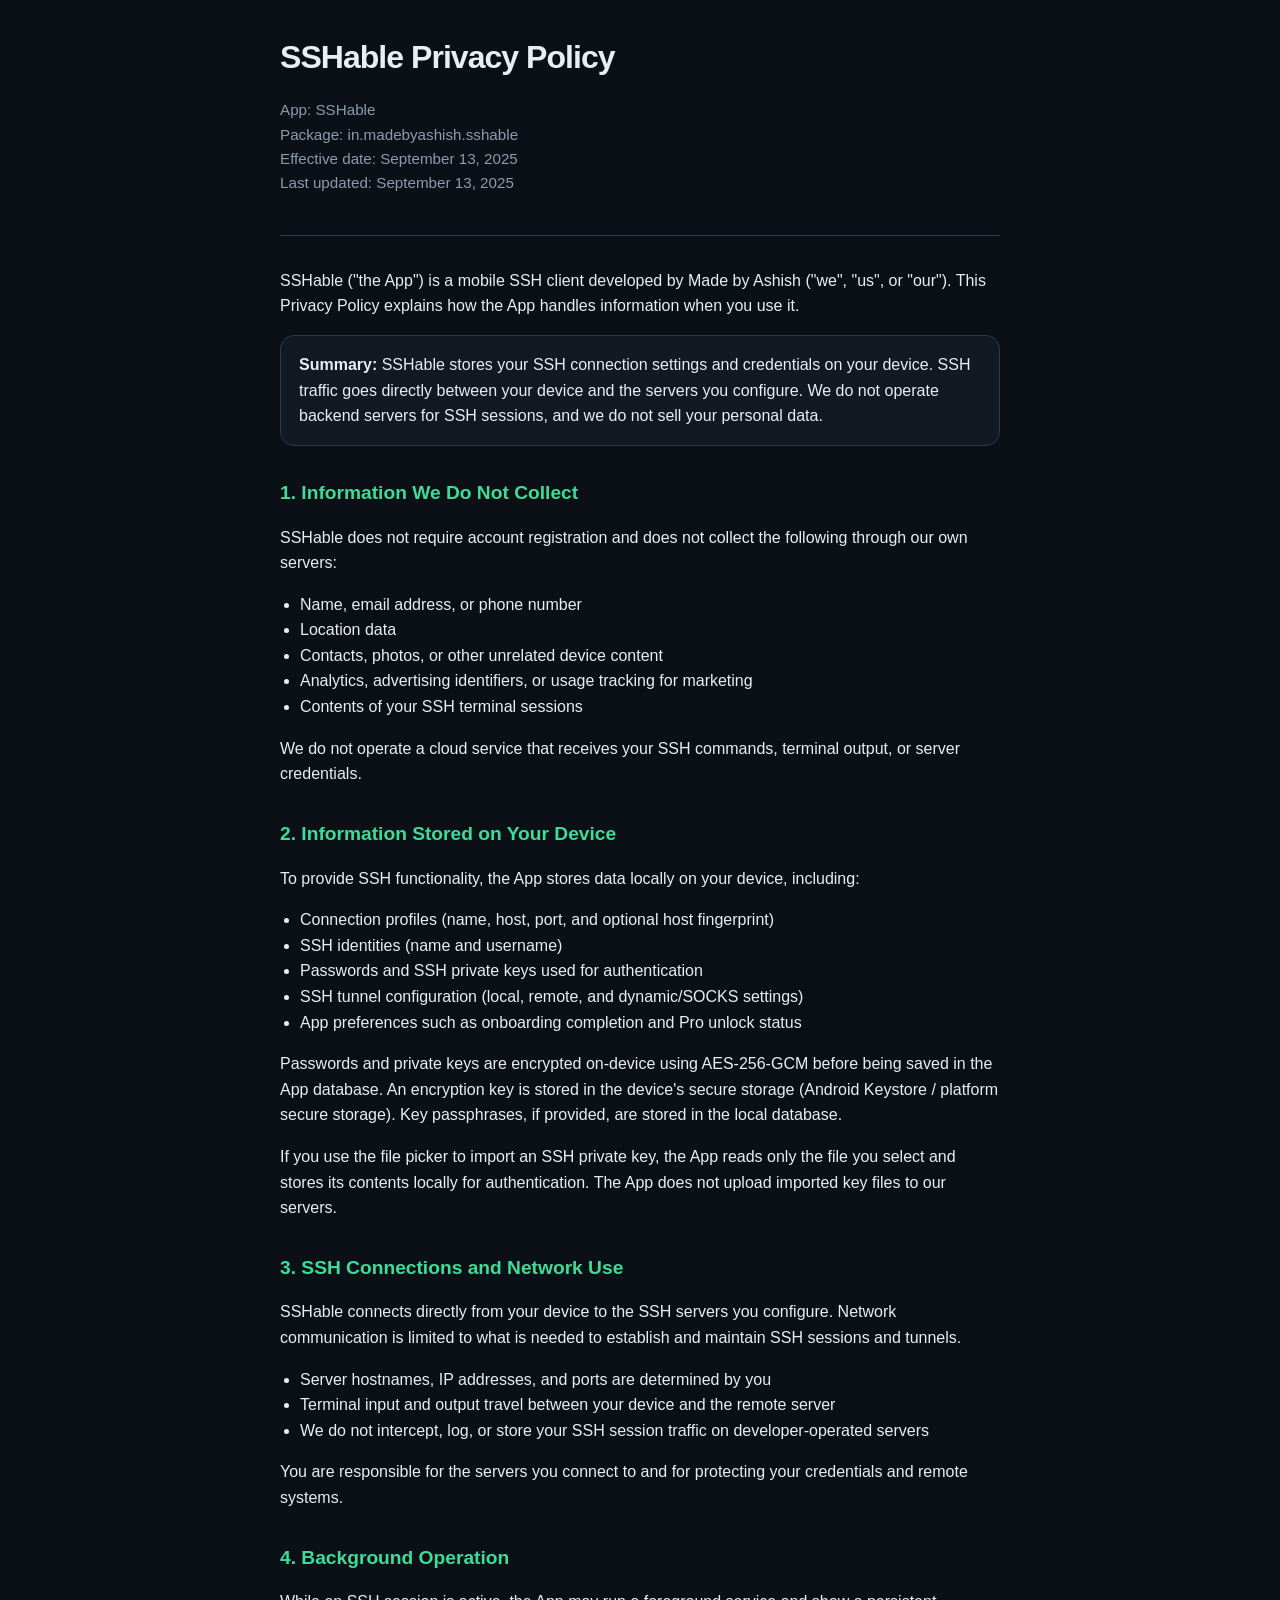
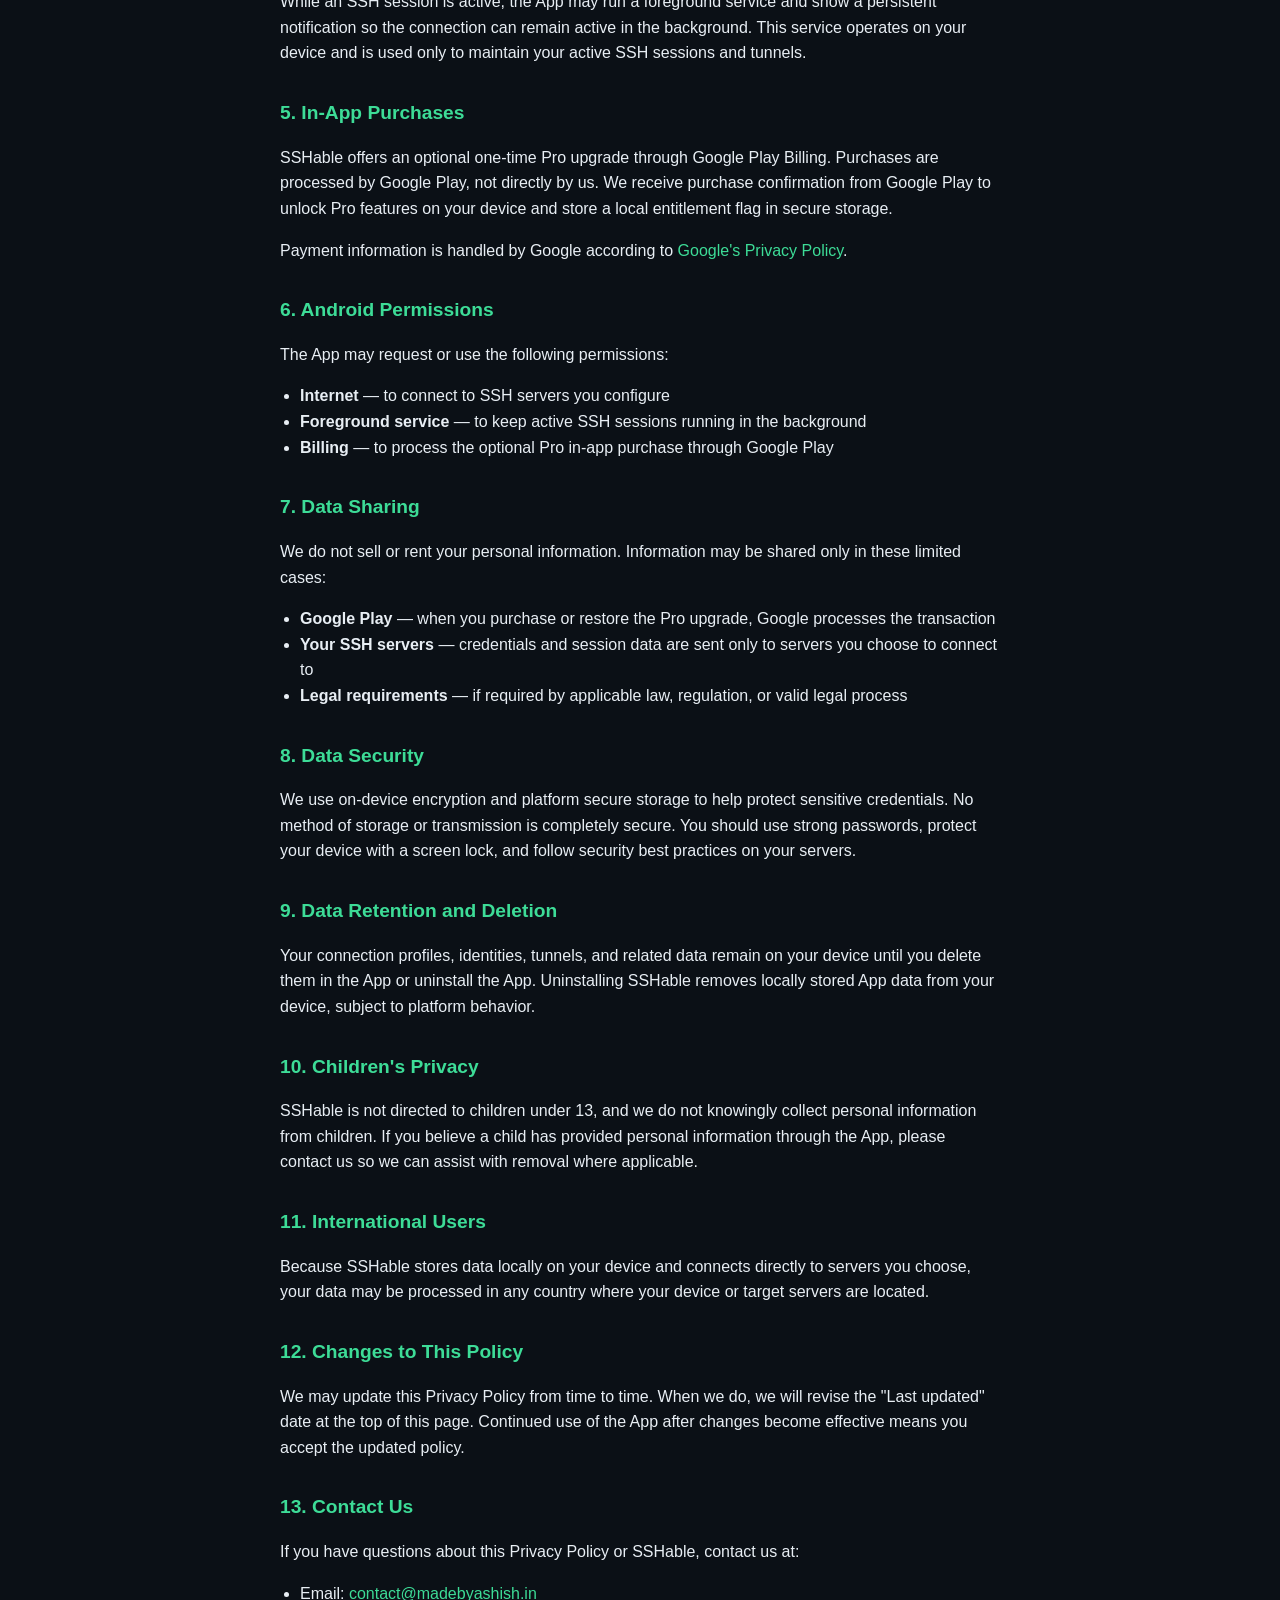
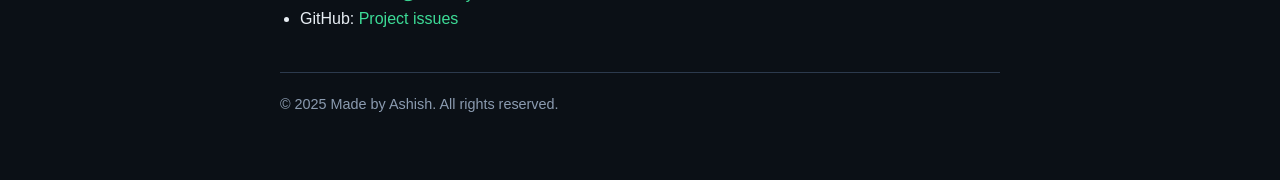
==== in.madbyashish.sshable/privacy.html @ d797ef41 "Create privacy.html" ====
<!DOCTYPE html>
<html lang="en">
<head>
  <meta charset="utf-8">
  <meta name="viewport" content="width=device-width, initial-scale=1">
  <title>SSHable Privacy Policy</title>
  <style>
    :root {
      color-scheme: dark;
      --bg: #0b1016;
      --surface: #121922;
      --text: #e8eef4;
      --muted: #8b9bb0;
      --accent: #3ddc97;
      --border: #2c3a4d;
    }

    * {
      box-sizing: border-box;
    }

    body {
      margin: 0;
      font-family: -apple-system, BlinkMacSystemFont, "Segoe UI", Roboto, Helvetica, Arial, sans-serif;
      background: var(--bg);
      color: var(--text);
      line-height: 1.6;
    }

    main {
      max-width: 760px;
      margin: 0 auto;
      padding: 32px 20px 64px;
    }

    header {
      margin-bottom: 32px;
      padding-bottom: 24px;
      border-bottom: 1px solid var(--border);
    }

    h1 {
      margin: 0 0 8px;
      font-size: 2rem;
      letter-spacing: -0.03em;
    }

    .meta {
      color: var(--muted);
      font-size: 0.95rem;
    }

    h2 {
      margin: 32px 0 12px;
      font-size: 1.2rem;
      color: var(--accent);
    }

    p, li {
      color: var(--text);
    }

    ul {
      padding-left: 1.25rem;
    }

    a {
      color: var(--accent);
      text-decoration: none;
    }

    a:hover {
      text-decoration: underline;
    }

    .card {
      background: var(--surface);
      border: 1px solid var(--border);
      border-radius: 14px;
      padding: 16px 18px;
      margin: 16px 0;
    }

    footer {
      margin-top: 40px;
      padding-top: 20px;
      border-top: 1px solid var(--border);
      color: var(--muted);
      font-size: 0.9rem;
    }
  </style>
</head>
<body>
  <main>
    <header>
      <h1>SSHable Privacy Policy</h1>
      <p class="meta">
        App: SSHable<br>
        Package: in.madebyashish.sshable<br>
        Effective date: September 13, 2025<br>
        Last updated: September 13, 2025
      </p>
    </header>

    <p>
      SSHable ("the App") is a mobile SSH client developed by Made by Ashish ("we", "us", or "our").
      This Privacy Policy explains how the App handles information when you use it.
    </p>

    <div class="card">
      <strong>Summary:</strong> SSHable stores your SSH connection settings and credentials on your device.
      SSH traffic goes directly between your device and the servers you configure. We do not operate backend
      servers for SSH sessions, and we do not sell your personal data.
    </div>

    <h2>1. Information We Do Not Collect</h2>
    <p>SSHable does not require account registration and does not collect the following through our own servers:</p>
    <ul>
      <li>Name, email address, or phone number</li>
      <li>Location data</li>
      <li>Contacts, photos, or other unrelated device content</li>
      <li>Analytics, advertising identifiers, or usage tracking for marketing</li>
      <li>Contents of your SSH terminal sessions</li>
    </ul>
    <p>
      We do not operate a cloud service that receives your SSH commands, terminal output, or server credentials.
    </p>

    <h2>2. Information Stored on Your Device</h2>
    <p>
      To provide SSH functionality, the App stores data locally on your device, including:
    </p>
    <ul>
      <li>Connection profiles (name, host, port, and optional host fingerprint)</li>
      <li>SSH identities (name and username)</li>
      <li>Passwords and SSH private keys used for authentication</li>
      <li>SSH tunnel configuration (local, remote, and dynamic/SOCKS settings)</li>
      <li>App preferences such as onboarding completion and Pro unlock status</li>
    </ul>
    <p>
      Passwords and private keys are encrypted on-device using AES-256-GCM before being saved in the App database.
      An encryption key is stored in the device's secure storage (Android Keystore / platform secure storage).
      Key passphrases, if provided, are stored in the local database.
    </p>
    <p>
      If you use the file picker to import an SSH private key, the App reads only the file you select and stores
      its contents locally for authentication. The App does not upload imported key files to our servers.
    </p>

    <h2>3. SSH Connections and Network Use</h2>
    <p>
      SSHable connects directly from your device to the SSH servers you configure. Network communication is
      limited to what is needed to establish and maintain SSH sessions and tunnels.
    </p>
    <ul>
      <li>Server hostnames, IP addresses, and ports are determined by you</li>
      <li>Terminal input and output travel between your device and the remote server</li>
      <li>We do not intercept, log, or store your SSH session traffic on developer-operated servers</li>
    </ul>
    <p>
      You are responsible for the servers you connect to and for protecting your credentials and remote systems.
    </p>

    <h2>4. Background Operation</h2>
    <p>
      While an SSH session is active, the App may run a foreground service and show a persistent notification
      so the connection can remain active in the background. This service operates on your device and is used
      only to maintain your active SSH sessions and tunnels.
    </p>

    <h2>5. In-App Purchases</h2>
    <p>
      SSHable offers an optional one-time Pro upgrade through Google Play Billing. Purchases are processed by
      Google Play, not directly by us. We receive purchase confirmation from Google Play to unlock Pro features
      on your device and store a local entitlement flag in secure storage.
    </p>
    <p>
      Payment information is handled by Google according to
      <a href="https://policies.google.com/privacy" rel="noopener noreferrer">Google's Privacy Policy</a>.
    </p>

    <h2>6. Android Permissions</h2>
    <p>The App may request or use the following permissions:</p>
    <ul>
      <li><strong>Internet</strong> — to connect to SSH servers you configure</li>
      <li><strong>Foreground service</strong> — to keep active SSH sessions running in the background</li>
      <li><strong>Billing</strong> — to process the optional Pro in-app purchase through Google Play</li>
    </ul>

    <h2>7. Data Sharing</h2>
    <p>We do not sell or rent your personal information. Information may be shared only in these limited cases:</p>
    <ul>
      <li>
        <strong>Google Play</strong> — when you purchase or restore the Pro upgrade, Google processes the transaction
      </li>
      <li>
        <strong>Your SSH servers</strong> — credentials and session data are sent only to servers you choose to connect to
      </li>
      <li>
        <strong>Legal requirements</strong> — if required by applicable law, regulation, or valid legal process
      </li>
    </ul>

    <h2>8. Data Security</h2>
    <p>
      We use on-device encryption and platform secure storage to help protect sensitive credentials. No method of
      storage or transmission is completely secure. You should use strong passwords, protect your device with a
      screen lock, and follow security best practices on your servers.
    </p>

    <h2>9. Data Retention and Deletion</h2>
    <p>
      Your connection profiles, identities, tunnels, and related data remain on your device until you delete them
      in the App or uninstall the App. Uninstalling SSHable removes locally stored App data from your device,
      subject to platform behavior.
    </p>

    <h2>10. Children's Privacy</h2>
    <p>
      SSHable is not directed to children under 13, and we do not knowingly collect personal information from
      children. If you believe a child has provided personal information through the App, please contact us so we
      can assist with removal where applicable.
    </p>

    <h2>11. International Users</h2>
    <p>
      Because SSHable stores data locally on your device and connects directly to servers you choose, your data
      may be processed in any country where your device or target servers are located.
    </p>

    <h2>12. Changes to This Policy</h2>
    <p>
      We may update this Privacy Policy from time to time. When we do, we will revise the "Last updated" date at
      the top of this page. Continued use of the App after changes become effective means you accept the updated
      policy.
    </p>

    <h2>13. Contact Us</h2>
    <p>
      If you have questions about this Privacy Policy or SSHable, contact us at:
    </p>
    <ul>
      <li>Email: <a href="mailto:contact@madebyashish.in">contact@madebyashish.in</a></li>
      <li>GitHub: <a href="https://github.com/ashish9868/made_by_ashish_ssh_client/issues" rel="noopener noreferrer">Project issues</a></li>
    </ul>

    <footer>
      &copy; 2025 Made by Ashish. All rights reserved.
    </footer>
  </main>
</body>
</html>
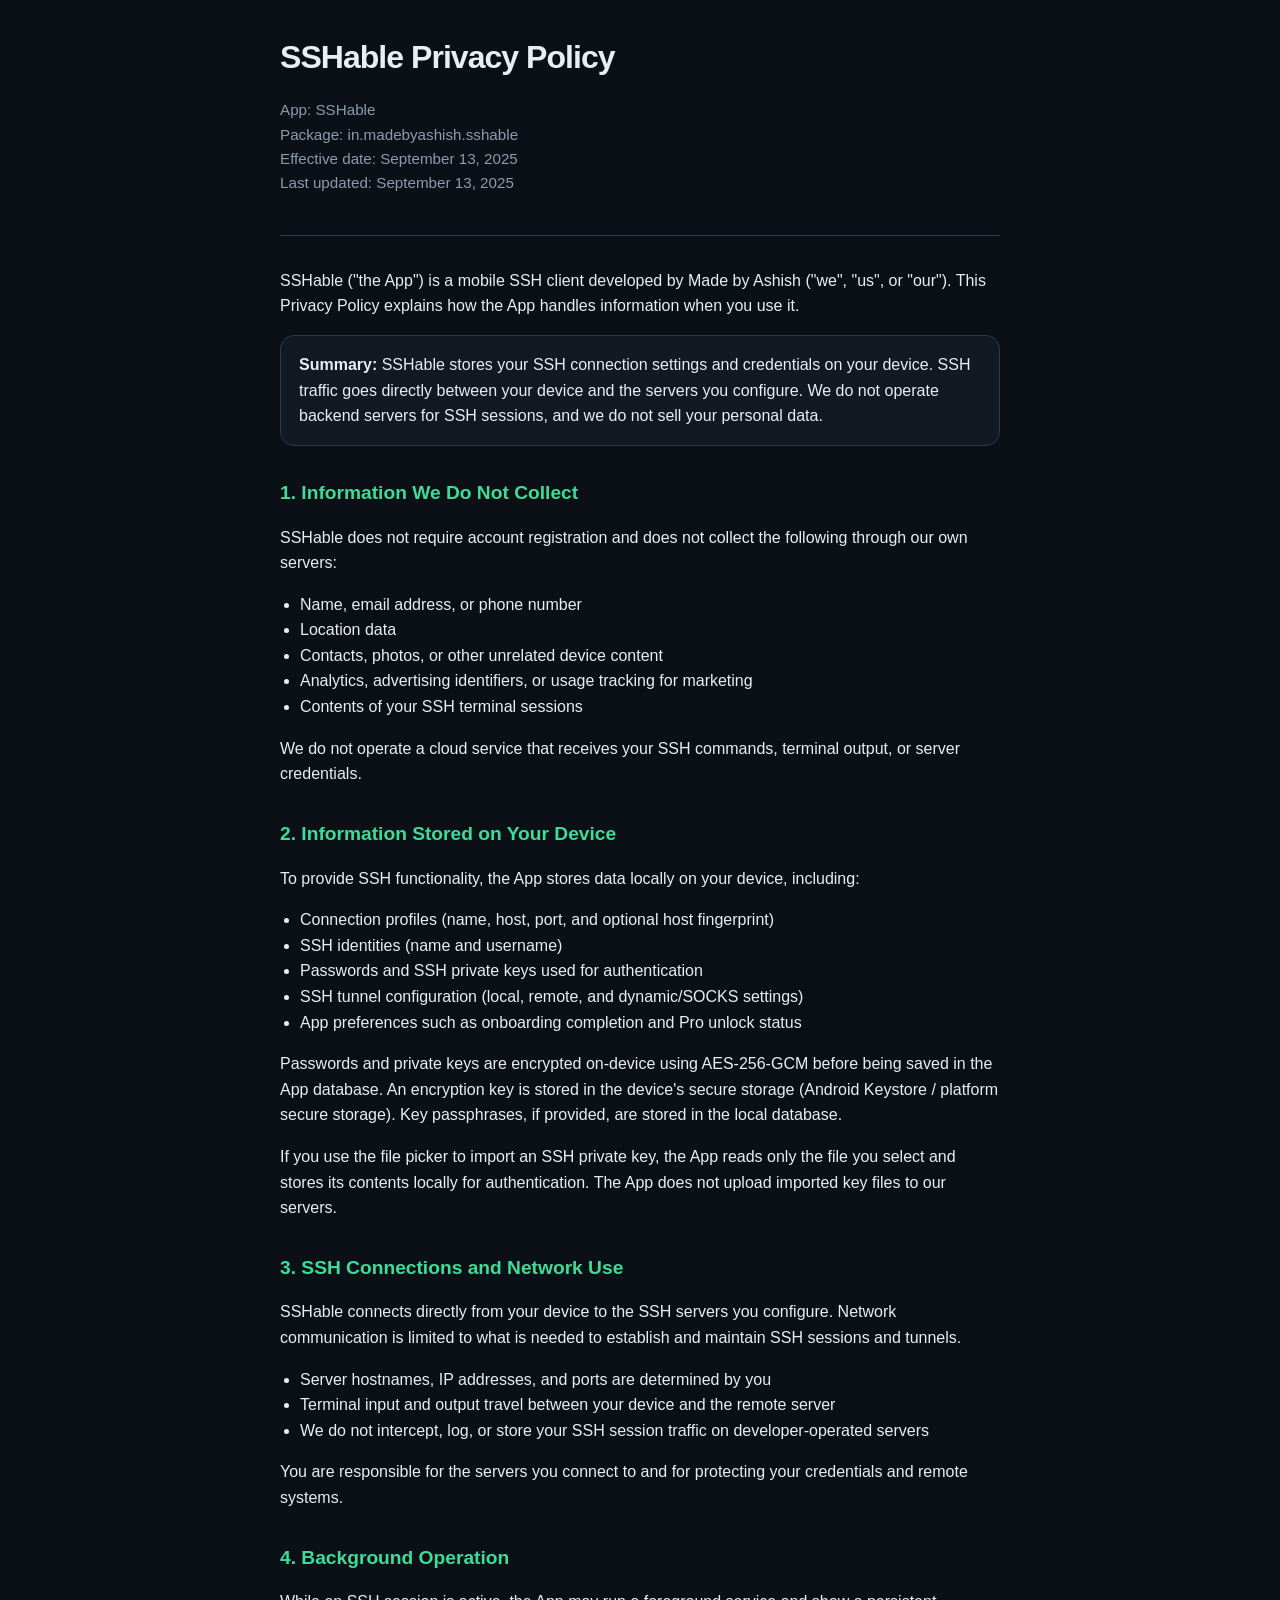
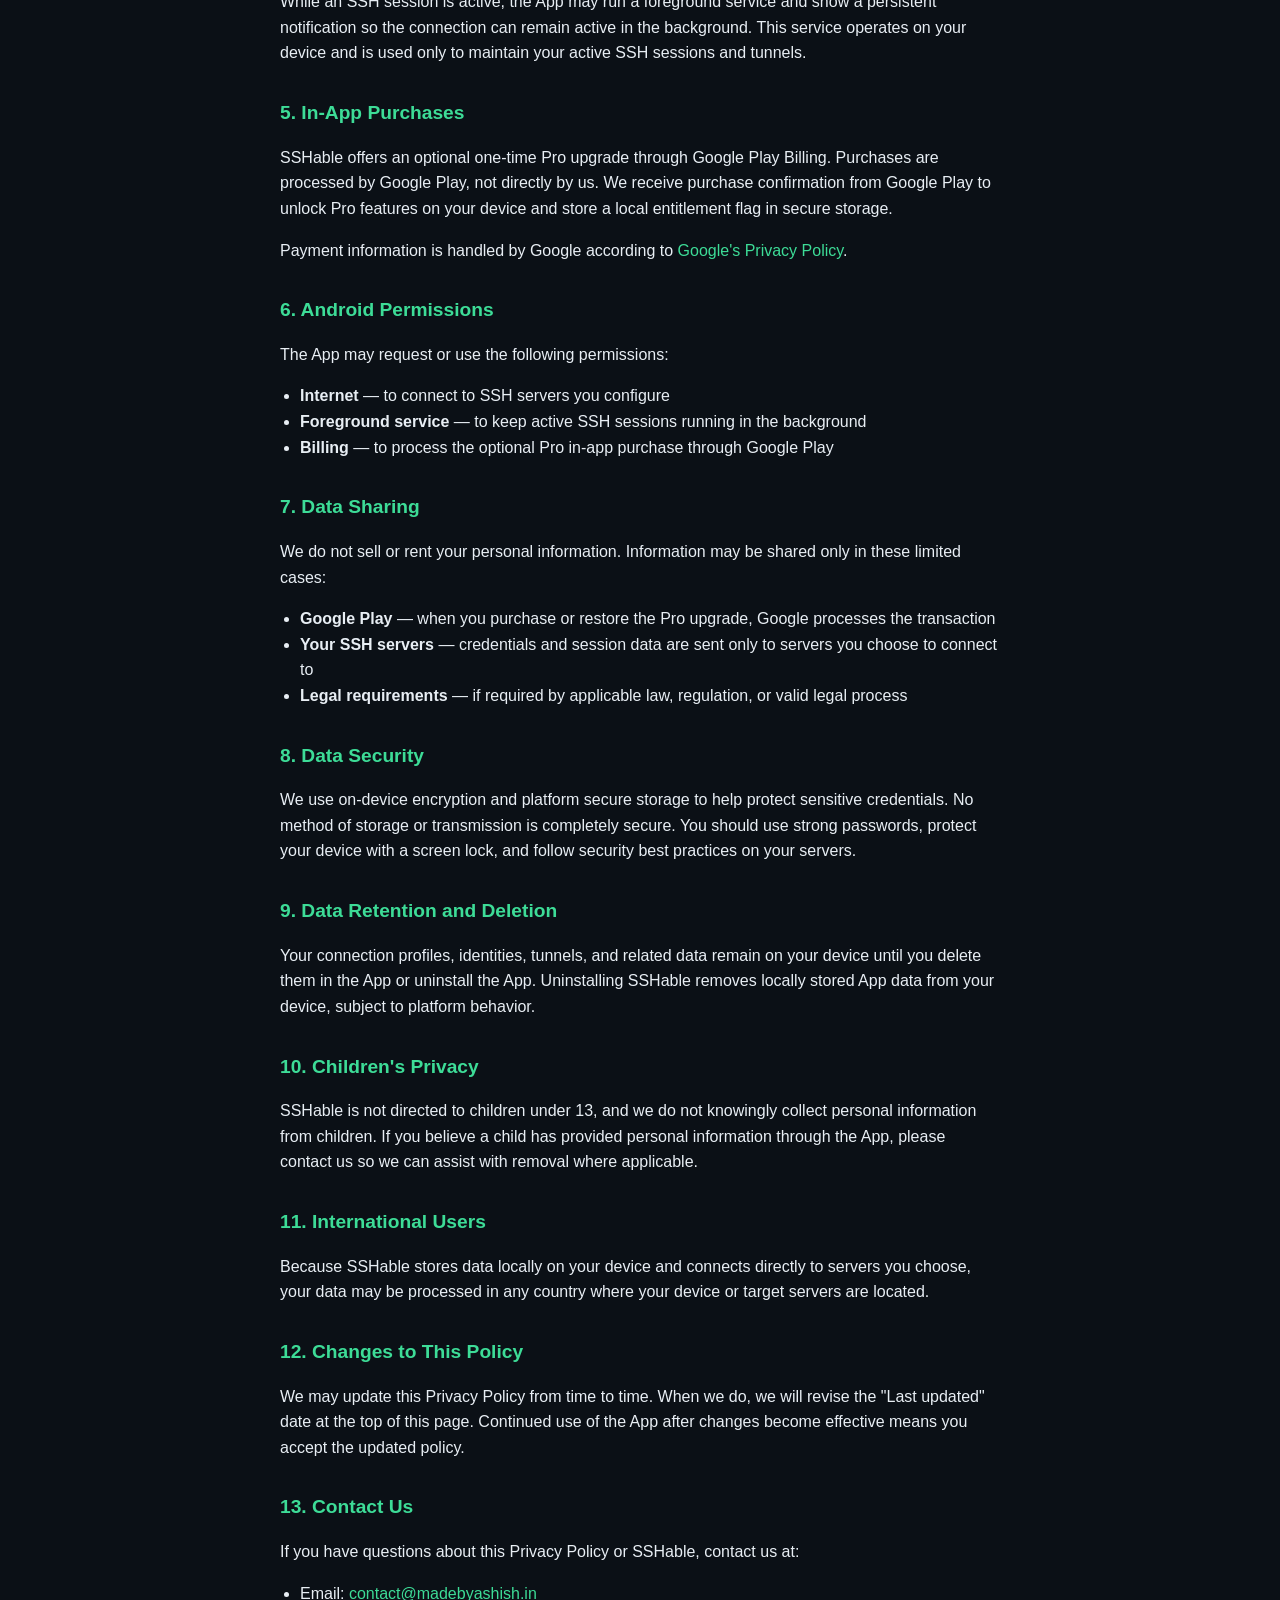
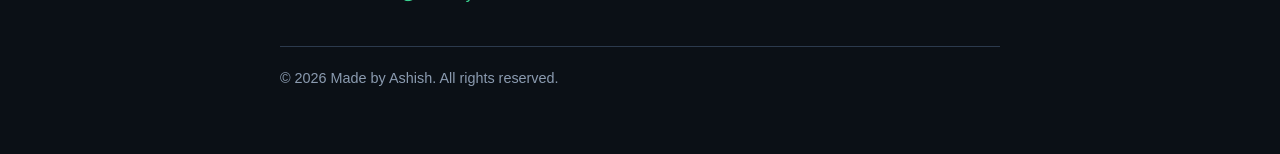
==== commit 671c94fb: "Update privacy.html" ====
--- a/in.madbyashish.sshable/privacy.html
+++ b/in.madbyashish.sshable/privacy.html
@@ -240,12 +240,11 @@
       If you have questions about this Privacy Policy or SSHable, contact us at:
     </p>
     <ul>
-      <li>Email: <a href="mailto:contact@madebyashish.in">contact@madebyashish.in</a></li>
-      <li>GitHub: <a href="https://github.com/ashish9868/made_by_ashish_ssh_client/issues" rel="noopener noreferrer">Project issues</a></li>
+      <li>Email: <a href="mailto:sayhello@madebyashish.in">contact@madebyashish.in</a></li>
     </ul>
 
     <footer>
-      &copy; 2025 Made by Ashish. All rights reserved.
+      &copy; 2026 Made by Ashish. All rights reserved.
     </footer>
   </main>
 </body>
